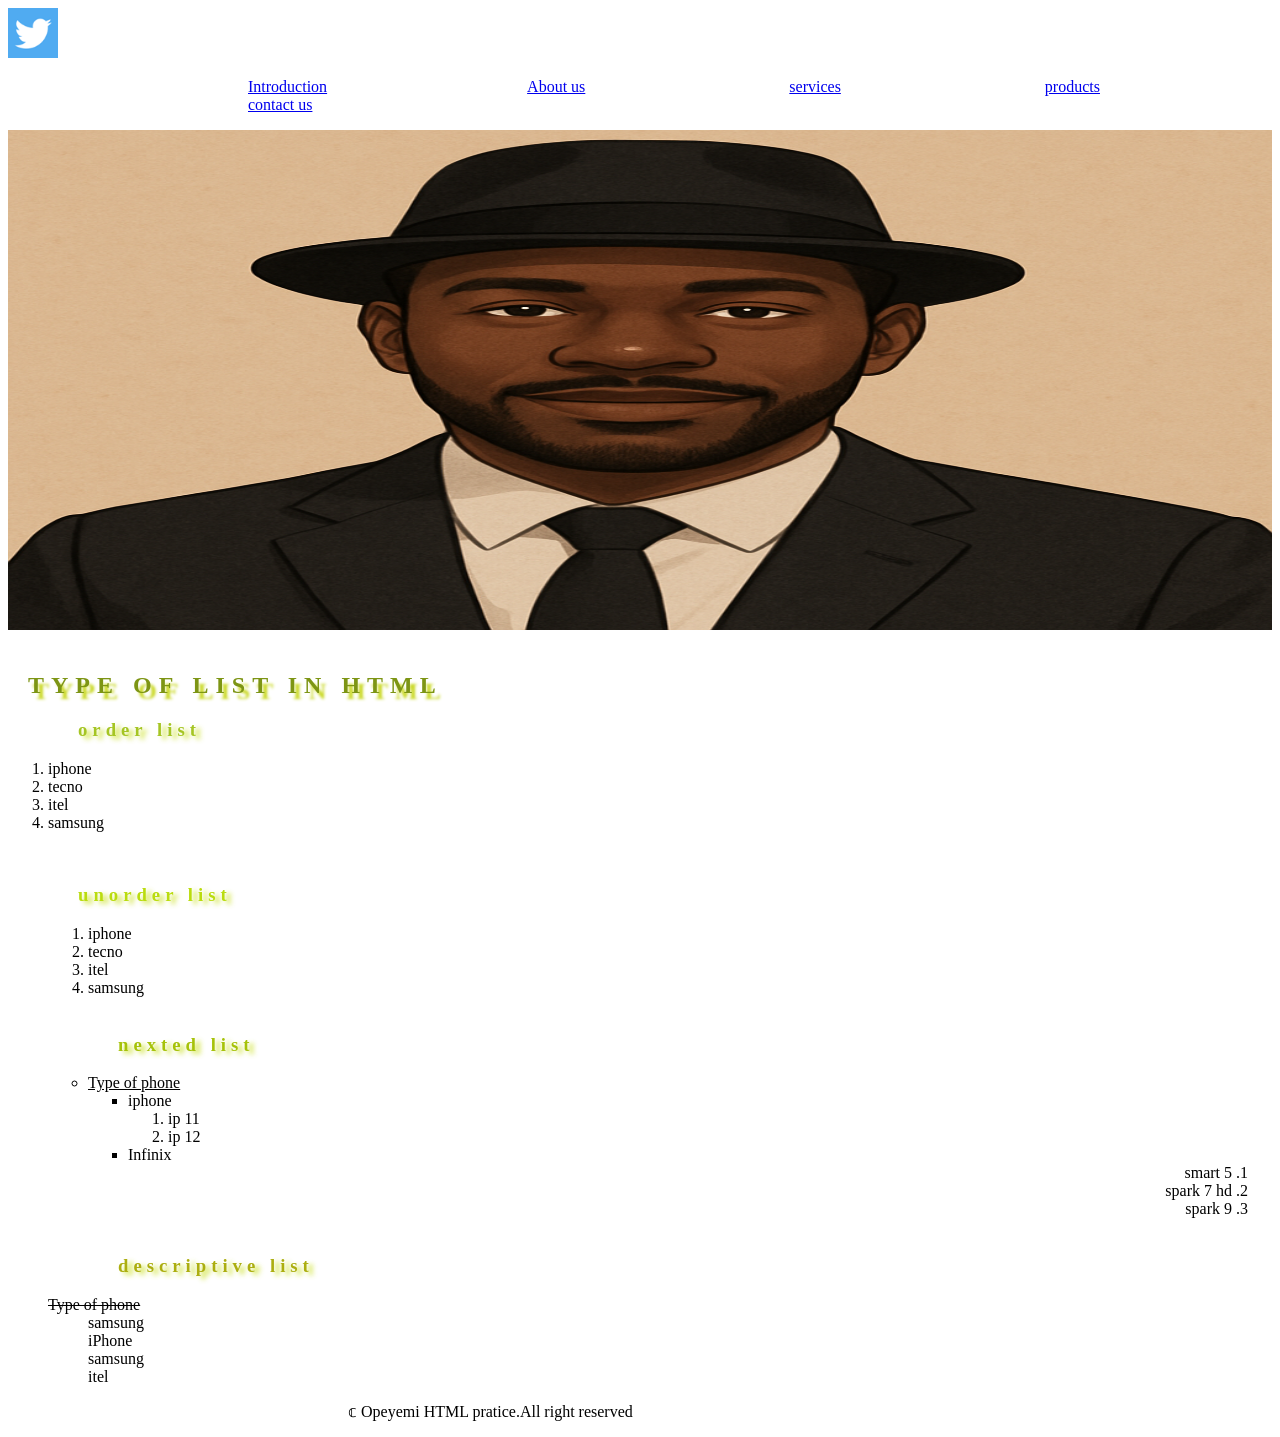
==== ass page 2.html @ 5e731abc "will like to push my work online" ====
<!DOCTYPE html>
<html lang="en">

<head>
    <meta charset="UTF-8">
    <meta name="viewport" content="width=<h>, initial-scale=1.0">
    <link rel="icon" type="image/jpg" sizes="32x32" href="ll.jpg">
    <title>HTML PRATICE</title>
    <link rel="stylesheet" type="text/css" href="mystyle.css">
    <style>
       
        /* a {
            text-decoration: none;
            text-shadow: -5px -2px 2px rgba(16, 64, 238, 0.482);
        }

        h1 {
            color: rgb(9, 90, 196);
        }

        a:hover {
            color: rgb(155, 162, 199);
        }

        ul {
            list-style-type: none;
            text-decoration: none;
        } */


        h3 {
            direction: ltr;
            letter-spacing: 5px;
            word-spacing: px;
            text-indent: 20px;
            text-align: 0px;
            text-shadow: 5px 3px 5px rgba(196, 221, 10, 0.847);
            margin-left: 50px;
        }

        h2 {
            text-shadow: 5px 6px 3px rgb(196, 212, 14, 0.966);
            text-decoration: none;
            text-transform: capitalize;
            text-indent: 20px;
            letter-spacing: 7px;
        }

        /* body {
            background-color: black;
        }
        ol{
            background-color: rgb(114, 28, 200);
        }
        dl{
            background-color: rgb(102, 50, 185);
        }
        li{
            background-color: blueviolet;
        } */
         /* ul li {
            list-style-type: none;
            margin-left:370PX ;
            margin-top: -40px;
        }
         */
    </style>
</head>

<body>

    <a href="index.html">
        <img src="images.png" width="50px" height="50px" >
    </a>
    <div class="dayo">
    <ul>
        <li>
             <a href="index.html">Introduction</a>
        <li>
            <a href="ass page 2.html">About us </a>
        </li>
        <li>
            <a href="ass page 3.html">services</a>
        </li>
        <li>
            <a href="ass page 4.html"> products </a>
        </li>
        <li>
             <a href="ass page 5.html">contact us</a>
        </li>
    </ul></div>


    <img src="pic.png" style="width:100%;" height="500px"><br><br>

    <h2 style="color: rgb(125, 149, 20);">TYPE OF LIST IN HTML</h2>
    <h3 style="color: rgb(165, 197, 35);">order list</h3>

    <ol>
        <li>iphone</li>
        <li>tecno</li>
        <li>itel</li>
        <li>samsung</li>
    </ol><br>
    <h3 style="color: rgb(186, 220, 14);">unorder list</h3>
    <ul>
        <ol>
            <li>iphone</li>
            <li>tecno</li>
            <li>itel</li>
            <li>samsung</li>
        </ol><br>
        <h3 style="color: rgb(166, 194, 9);">nexted list</h3>
        <ul>
            <li style="text-decoration: underline;">Type of phone</li>
            <ul>
                <li>iphone</li>
                <ol>
                    <li>ip 11</li>
                    <li>ip 12</li>
                </ol>
                <li>Infinix</li>
                <ol style="direction: rtl;">
                    <li>smart 5</li>
                    <li>spark 7 hd</li>
                    <li>spark 9</li>
                </ol>
            </ul>
        </ul><br>
        <h3 style="color: rgb(172, 174, 16);">descriptive list</h3>
        <dl>
            <dt style="text-decoration: line-through;">Type of phone</dt>
            <dd>samsung</dd>
            <dd> iPhone</dd>
            <dd>samsung</dd>
            <dd>itel &nbsp;</dd>
        </dl>
        <P style="margin-left: 300px;">&copf; Opeyemi HTML pratice.All right reserved </P>
        <p style="margin-left:300px ;"></p>
</body>

</html>
---- mystyle.css ----
.dayo  ul li{
    display:  inline-block;
    text-decoration:none;
    list-style-type: none;
    margin-left: 200px;
    margin-top: -60px;
}
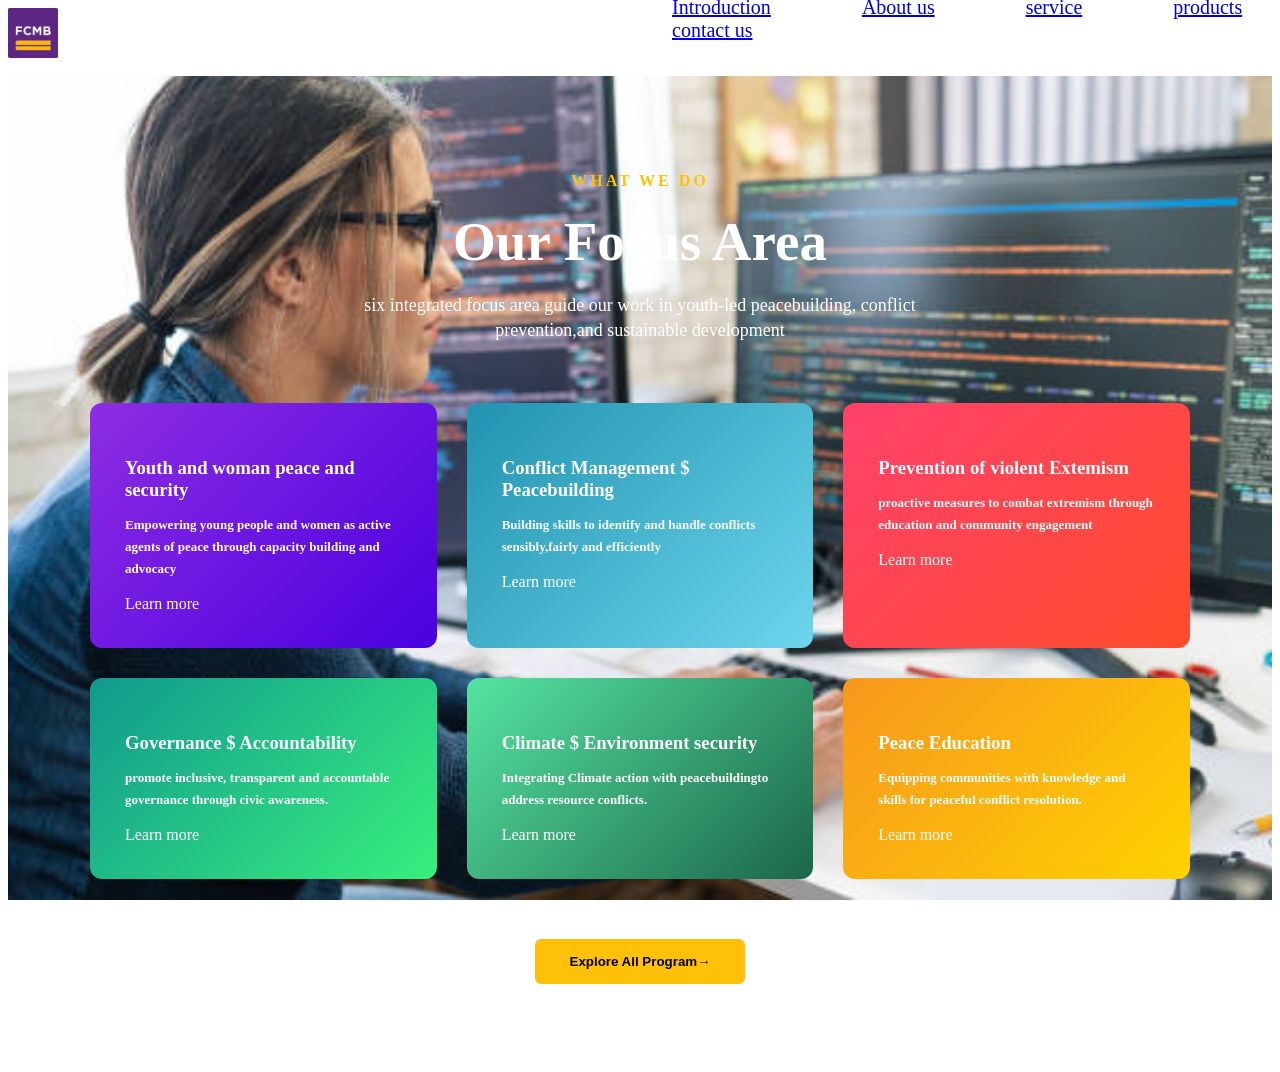
==== commit 4552ff8c: "added more text to some page" ====
--- a/ass page 2.html
+++ b/ass page 2.html
@@ -8,135 +8,381 @@
     <title>HTML PRATICE</title>
     <link rel="stylesheet" type="text/css" href="mystyle.css">
     <style>
-       
-        /* a {
-            text-decoration: none;
-            text-shadow: -5px -2px 2px rgba(16, 64, 238, 0.482);
-        }
-
-        h1 {
-            color: rgb(9, 90, 196);
-        }
-
-        a:hover {
-            color: rgb(155, 162, 199);
-        }
-
-        ul {
-            list-style-type: none;
-            text-decoration: none;
-        } */
-
-
-        h3 {
-            direction: ltr;
-            letter-spacing: 5px;
-            word-spacing: px;
-            text-indent: 20px;
-            text-align: 0px;
-            text-shadow: 5px 3px 5px rgba(196, 221, 10, 0.847);
-            margin-left: 50px;
-        }
-
-        h2 {
-            text-shadow: 5px 6px 3px rgb(196, 212, 14, 0.966);
-            text-decoration: none;
-            text-transform: capitalize;
-            text-indent: 20px;
-            letter-spacing: 7px;
-        }
-
-        /* body {
-            background-color: black;
-        }
-        ol{
-            background-color: rgb(114, 28, 200);
-        }
-        dl{
-            background-color: rgb(102, 50, 185);
-        }
-        li{
-            background-color: blueviolet;
-        } */
-         /* ul li {
-            list-style-type: none;
-            margin-left:370PX ;
-            margin-top: -40px;
-        }
-         */
+        .focus-section {
+            background-image: url(bg.jpg);
+            background-size: cover;
+            background-position: center;
+            background-attachment: fixed;
+        }
+
+        .what {
+            color: #ffc107;
+            font-weight: bold;
+            letter-spacing: 3px;
+            margin-bottom: 20px;
+        }
+
+        .overlay {
+            background: rgba(50, 0, 90, 0, 75);
+            padding: 80px;
+            text-align: center;
+            color: white;
+        }
+
+        .focus {
+            font-size: 55px;
+            font-weight: bolder;
+            margin: 10px 0;
+            margin-bottom: 20px;
+
+        }
+
+        .focus-text {
+            max-width: 650px;
+            margin: auto;
+            margin-top: 20px;
+            line-height: 1.4;
+            font-size: 18px;
+            margin-bottom: 20px;
+        }
+
+        .cards {
+            display: grid;
+            grid-template-columns: repeat(3, 1fr);
+            gap: 30px;
+            max-width: 1100px;
+            margin: auto;
+            margin-top: 60px;
+
+        }
+
+        .card-pup {
+            padding: 35px;
+            border-radius: 12px;
+            text-align: left;
+            color: white;
+            background: linear-gradient(135deg, #8e2de2, #4a00e0);
+
+
+        }
+
+        .card-pup p {
+            font-size: 13px;
+            font-weight: bold;
+            line-height: 1.7;
+            margin-bottom: 15px;
+        }
+
+        .card-pup:hover {
+            transform: scale(1.07);
+        }
+
+        .card-pup i {
+            font-size: 28px;
+            margin-bottom: 15px;
+        }
+
+        .card-pup h3 {
+            margin-bottom: 10px;
+
+        }
+
+        .card-pup a {
+            color: white;
+            text-decoration: none;
+        }
+
+        .card-blue {
+            padding: 35px;
+            border-radius: 12px;
+            text-align: left;
+            color: white;
+            background: linear-gradient(135deg, #2193b0, #6dd5ed);
+
+
+        }
+
+        .card-blue p {
+            font-size: 13px;
+            font-weight: bold;
+            line-height: 1.7;
+            margin-bottom: 15px;
+            color: white;
+
+        }
+
+        .card-blue:hover {
+            transform: scale(1.07);
+        }
+
+        .card-blue i {
+            font-size: 28px;
+            margin-bottom: 15px;
+        }
+
+        .card-blue h3 {
+            margin-bottom: 10px;
+
+        }
+
+        .card-blue a {
+            color: white;
+            text-decoration: none;
+        }
+
+        .card-red {
+            padding: 35px;
+            border-radius: 12px;
+            text-align: left;
+            color: white;
+            background: linear-gradient(135deg, #ff416c, #ff4b2b);
+
+
+        }
+
+        .card-red p {
+            font-size: 13px;
+            font-weight: bold;
+            line-height: 1.7;
+            margin-bottom: 15px;
+            color: white;
+
+        }
+
+        .card-red:hover {
+            transform: scale(1.07);
+        }
+
+        .card-red i {
+            font-size: 28px;
+            margin-bottom: 15px;
+        }
+
+        .card-red h3 {
+            margin-bottom: 10px;
+
+        }
+
+        .card-red a {
+            color: white;
+            text-decoration: none;
+        }
+
+        .card-green {
+            padding: 35px;
+            border-radius: 12px;
+            text-align: left;
+            color: white;
+            background: linear-gradient(135deg, #11998e, #38ef7d);
+
+
+        }
+
+        .card-green p {
+            font-size: 13px;
+            font-weight: bold;
+            line-height: 1.7;
+            margin-bottom: 15px;
+            color: white;
+
+        }
+
+        .card-green:hover {
+            transform: scale(1.07);
+        }
+
+        .card-green i {
+            font-size: 28px;
+            margin-bottom: 15px;
+        }
+
+        .card-green h3 {
+            margin-bottom: 10px;
+
+        }
+
+        .card-green a {
+            color: white;
+            text-decoration: none;
+        }
+
+        .card-teal {
+            padding: 35px;
+            border-radius: 12px;
+            text-align: left;
+            color: white;
+            background: linear-gradient(135deg, #55e4a1,  #1c664a);
+
+
+        }
+
+        .card-teal p {
+            font-size: 13px;
+            font-weight: bold;
+            line-height: 1.7;
+            margin-bottom: 15px;
+            color: white;
+
+        }
+
+        .card-teal:hover {
+            transform: scale(1.07);
+        }
+
+        .card-teal i {
+            font-size: 28px;
+            margin-bottom: 15px;
+        }
+
+        .card-teal h3 {
+            margin-bottom: 10px;
+
+        }
+
+        .card-teal a {
+            color: white;
+            text-decoration: none;
+        }
+
+        .card-orange {
+            padding: 35px;
+            border-radius: 12px;
+            text-align: left;
+            color: white;
+            background: linear-gradient(135deg, #f7971e, #ffd200);
+
+
+        }
+
+        .card-orange p {
+            font-size: 13px;
+            font-weight: bold;
+            line-height: 1.7;
+            margin-bottom: 15px;
+            color: white;
+
+        }
+
+        .card-orange:hover {
+            transform: scale(1.07);
+        }
+
+        .card-orange i {
+            font-size: 28px;
+            margin-bottom: 15px;
+        }
+
+        .card-orange h3 {
+            margin-bottom: 10px;
+
+        }
+
+        .card-orange a {
+            color: white;
+            text-decoration: none;
+        }
+        .explore{
+            margin-top: 60px;
+            padding: 15px 35px;
+            background: #ffc107;
+            border: none;
+            border-radius: 6px;
+            font-weight: bold;
+            cursor: pointer;
+
+        }
+        .explore:hover .arrow{
+            transform: translateX(10px);
+        }
+        .arrow{
+            display: inline-block;
+            transition: 0.35;
+        }
     </style>
 </head>
 
 <body>
-
-    <a href="index.html">
-        <img src="images.png" width="50px" height="50px" >
-    </a>
+    <img src="jjjjjjjj.png" width="50px" height="50px">
+
     <div class="dayo">
-    <ul>
-        <li>
-             <a href="index.html">Introduction</a>
-        <li>
-            <a href="ass page 2.html">About us </a>
-        </li>
-        <li>
-            <a href="ass page 3.html">services</a>
-        </li>
-        <li>
-            <a href="ass page 4.html"> products </a>
-        </li>
-        <li>
-             <a href="ass page 5.html">contact us</a>
-        </li>
-    </ul></div>
-
-
-    <img src="pic.png" style="width:100%;" height="500px"><br><br>
-
-    <h2 style="color: rgb(125, 149, 20);">TYPE OF LIST IN HTML</h2>
-    <h3 style="color: rgb(165, 197, 35);">order list</h3>
-
-    <ol>
-        <li>iphone</li>
-        <li>tecno</li>
-        <li>itel</li>
-        <li>samsung</li>
-    </ol><br>
-    <h3 style="color: rgb(186, 220, 14);">unorder list</h3>
-    <ul>
-        <ol>
-            <li>iphone</li>
-            <li>tecno</li>
-            <li>itel</li>
-            <li>samsung</li>
-        </ol><br>
-        <h3 style="color: rgb(166, 194, 9);">nexted list</h3>
         <ul>
-            <li style="text-decoration: underline;">Type of phone</li>
-            <ul>
-                <li>iphone</li>
-                <ol>
-                    <li>ip 11</li>
-                    <li>ip 12</li>
-                </ol>
-                <li>Infinix</li>
-                <ol style="direction: rtl;">
-                    <li>smart 5</li>
-                    <li>spark 7 hd</li>
-                    <li>spark 9</li>
-                </ol>
-            </ul>
+            <li>
+                <a href="index.html">Introduction</a></h4>
+            <li>
+                <a href="ass page 2.html"> About us</a></h4>
+            </li>
+            <li>
+                <a href="ass page 3.html">service</a></h4>
+            </li>
+            <li>
+                <a href="ass page 4.html"> products </a></h4>
+            </li>
+            <li>
+                <a href="ass page 5.html">contact us</a></h4>
+            </li>
         </ul><br>
-        <h3 style="color: rgb(172, 174, 16);">descriptive list</h3>
-        <dl>
-            <dt style="text-decoration: line-through;">Type of phone</dt>
-            <dd>samsung</dd>
-            <dd> iPhone</dd>
-            <dd>samsung</dd>
-            <dd>itel &nbsp;</dd>
-        </dl>
-        <P style="margin-left: 300px;">&copf; Opeyemi HTML pratice.All right reserved </P>
-        <p style="margin-left:300px ;"></p>
+    </div>
+    <section class="focus-section">
+        <div class="overlay">
+
+            <p class="what"> WHAT WE DO</p>
+            <h1 class="focus">Our Focus Area</h1>
+            <p class="focus-text">six integrated focus area guide our work in youth-led peacebuilding, conflict<br>
+                prevention,and sustainable development
+
+            </p>
+
+            <div class="cards">
+                <div class="card-pup">
+                    <i class="fa-solid fa-user"></i>
+                    <h3>Youth and woman peace and security</h3>
+                    <p>Empowering young people and women as active agents of peace through capacity building and
+                        advocacy</p>
+                    <a href="#">Learn more </a>
+                </div>
+
+                <div class="card-blue">
+                    <i class="fa-solid fa-shield-halved"></i>
+                    <h3>Conflict Management $ Peacebuilding</h3>
+                    <p>Building skills to identify and handle conflicts sensibly,fairly and efficiently</p>
+                    <a href="#">Learn more</a>
+                </div>
+                <div class="card-red">
+                    <i class="fa-solid fa-traingle-exclamation"></i>
+                    <h3>Prevention of violent Extemism</h3>
+                    <p> proactive measures to combat extremism through education and community engagement</p>
+                    <a href="#">Learn more</a>
+
+                </div>
+                <div class="card-green">
+                    <i class="fa-solid fa-scale-balanced"></i>
+                    <h3>Governance $ Accountability</h3>
+                    <p>promote inclusive, transparent and accountable governance through civic awareness.</p>
+                    <a href="#">Learn more</a>
+
+
+
+                </div>
+                <div class="card-teal">
+                    <i class="fa-solid fa-leaf"></i>
+                    <h3>Climate $ Environment security</h3>
+                    <p>Integrating Climate action with peacebuildingto address resource conflicts.</p>
+                    <a href="#">Learn more</a>
+
+                </div>
+                <div class="card-orange">
+                    <i class="fa-solid fa-book"></i>
+                    <h3>Peace Education </h3>
+                    <p>Equipping communities with knowledge and skills for peaceful conflict resolution.</p>
+                    <a href="#">Learn more</a>
+
+                </div>
+
+            </div>
+            <button class="explore"> Explore All Program<span class="arrow"></span>&rarr;</span></button>
+
+        </div>
+    </section>
 </body>
 
 </html>
--- a/mystyle.css
+++ b/mystyle.css
@@ -1,7 +1,65 @@
-.dayo  ul li{
-    display:  inline-block;
+ /* a {
+     text-decoration: none;
+     text-shadow: -5px -2px 2px rgba(16, 64, 238, 0.482);
+ }
+
+ h1 {
+     color: rgb(9, 90, 196);
+ }
+
+ a:hover {
+     color: rgb(155, 162, 199);
+ }
+
+
+  li {
+     display: inline;
+     margin:10px 15px ;
+     font-size: 20px;
+     background: red;
+     padding: 10px 10px;
+     color: white;
+     border-left: dotted;
+
+
+
+ 
+
+ }
+
+ li a:visited {
+     color: yellow;
+ }
+
+ 
+s
+ body {} */
+ li {
+     display: inline;
+     margin:38px 40px;
+      font-size: 20px;
+     /* background: rgb(253, 189, 28);  */
+     padding: 10px 10px;
+     color: rgba(14, 1, 1, 0.834);
+    padding:4px 2px 21px 4px; 
     text-decoration:none;
-    list-style-type: none;
-    margin-left: 200px;
-    margin-top: -60px;
-}+
+     /* /* border-left: dotted; */
+
+  }
+
+ ul {
+     list-style-type: none;
+     text-decoration: none;
+     margin-left: 580px;
+     margin-top: -66px;
+ } 
+ /* li a:hover {
+     color: rgb(0, 0, 1);
+     background:  rgb(253, 189, 28);
+ }
+ li a:link {
+     color: rgb(10, 5, 5);
+     text-decoration: none;
+     padding: 0px 0px;
+ } */
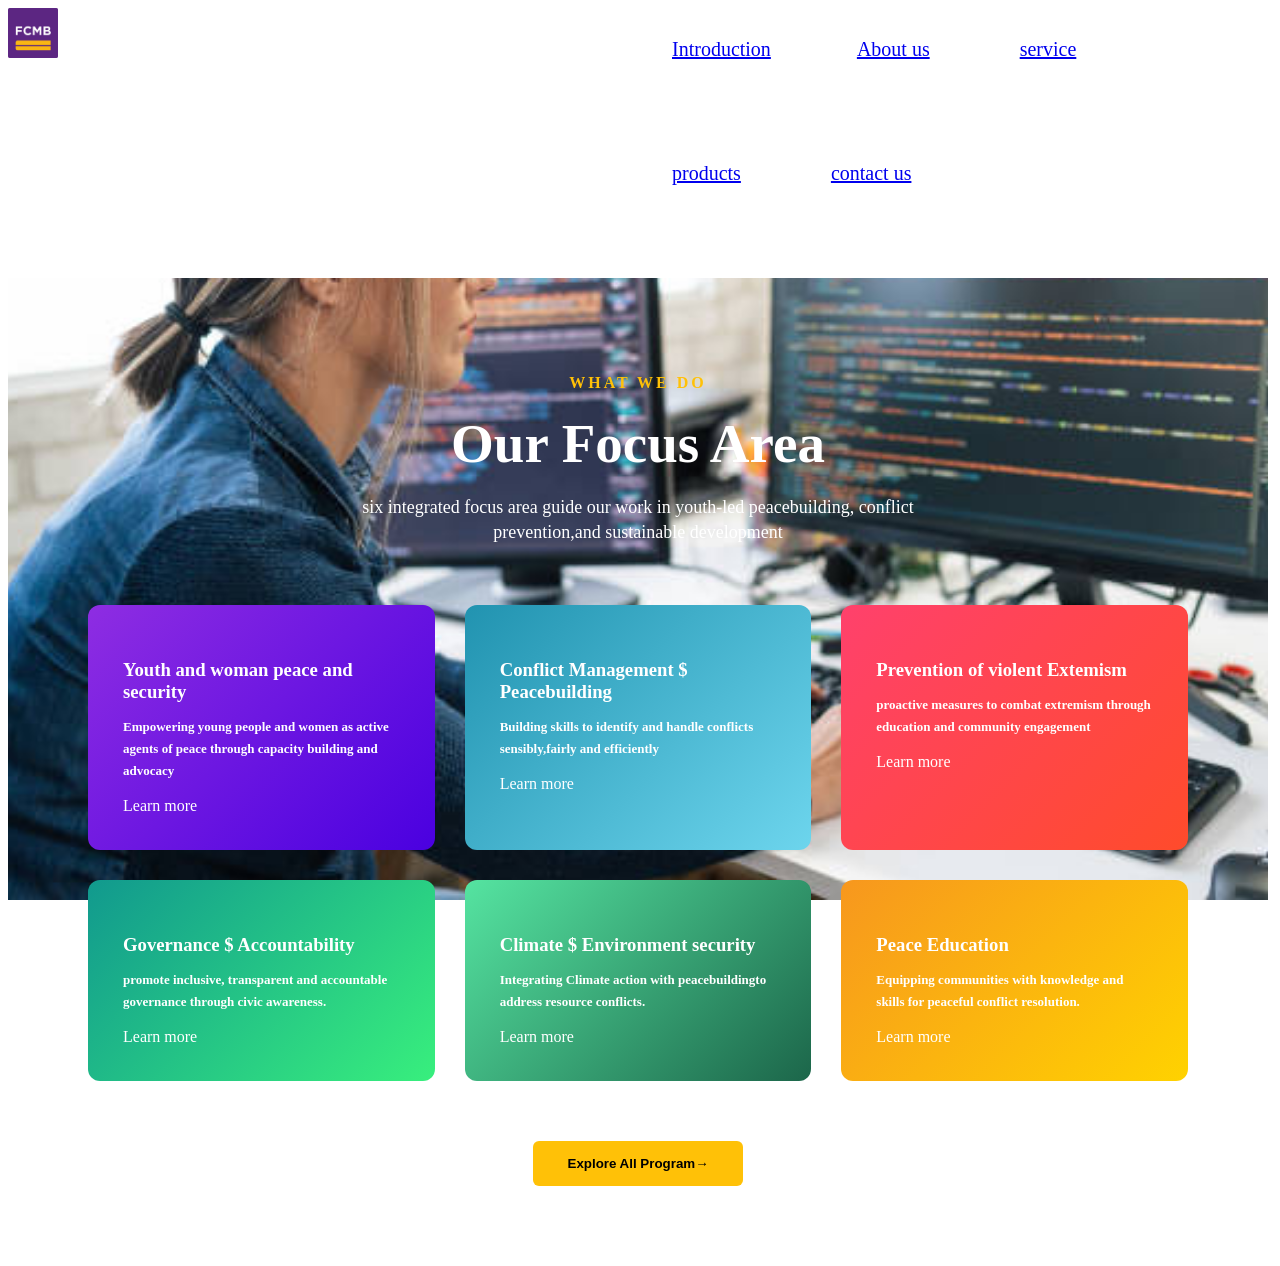
==== commit 7374011d: "added mre text to some page" ====
--- a/ass page 2.html
+++ b/ass page 2.html
@@ -11,7 +11,7 @@
         .focus-section {
             background-image: url(bg.jpg);
             background-size: cover;
-            background-position: center;
+            background-position:center ;
             background-attachment: fixed;
         }
 
@@ -27,6 +27,12 @@
             padding: 80px;
             text-align: center;
             color: white;
+            position: absolute;
+            background: url(bg.jpg);
+            background-attachment: fixed;
+            background-size: cover;
+        
+
         }
 
         .focus {
@@ -211,7 +217,7 @@
             border-radius: 12px;
             text-align: left;
             color: white;
-            background: linear-gradient(135deg, #55e4a1,  #1c664a);
+            background: linear-gradient(135deg, #55e4a1, #1c664a);
 
 
         }
@@ -281,7 +287,8 @@
             color: white;
             text-decoration: none;
         }
-        .explore{
+
+        .explore {
             margin-top: 60px;
             padding: 15px 35px;
             background: #ffc107;
@@ -291,10 +298,12 @@
             cursor: pointer;
 
         }
-        .explore:hover .arrow{
+
+        .explore:hover .arrow {
             transform: translateX(10px);
         }
-        .arrow{
+
+        .arrow {
             display: inline-block;
             transition: 0.35;
         }
--- a/mystyle.css
+++ b/mystyle.css
@@ -35,7 +35,7 @@
 s
  body {} */
  li {
-     display: inline;
+     display: inline-block;
      margin:38px 40px;
       font-size: 20px;
      /* background: rgb(253, 189, 28);  */
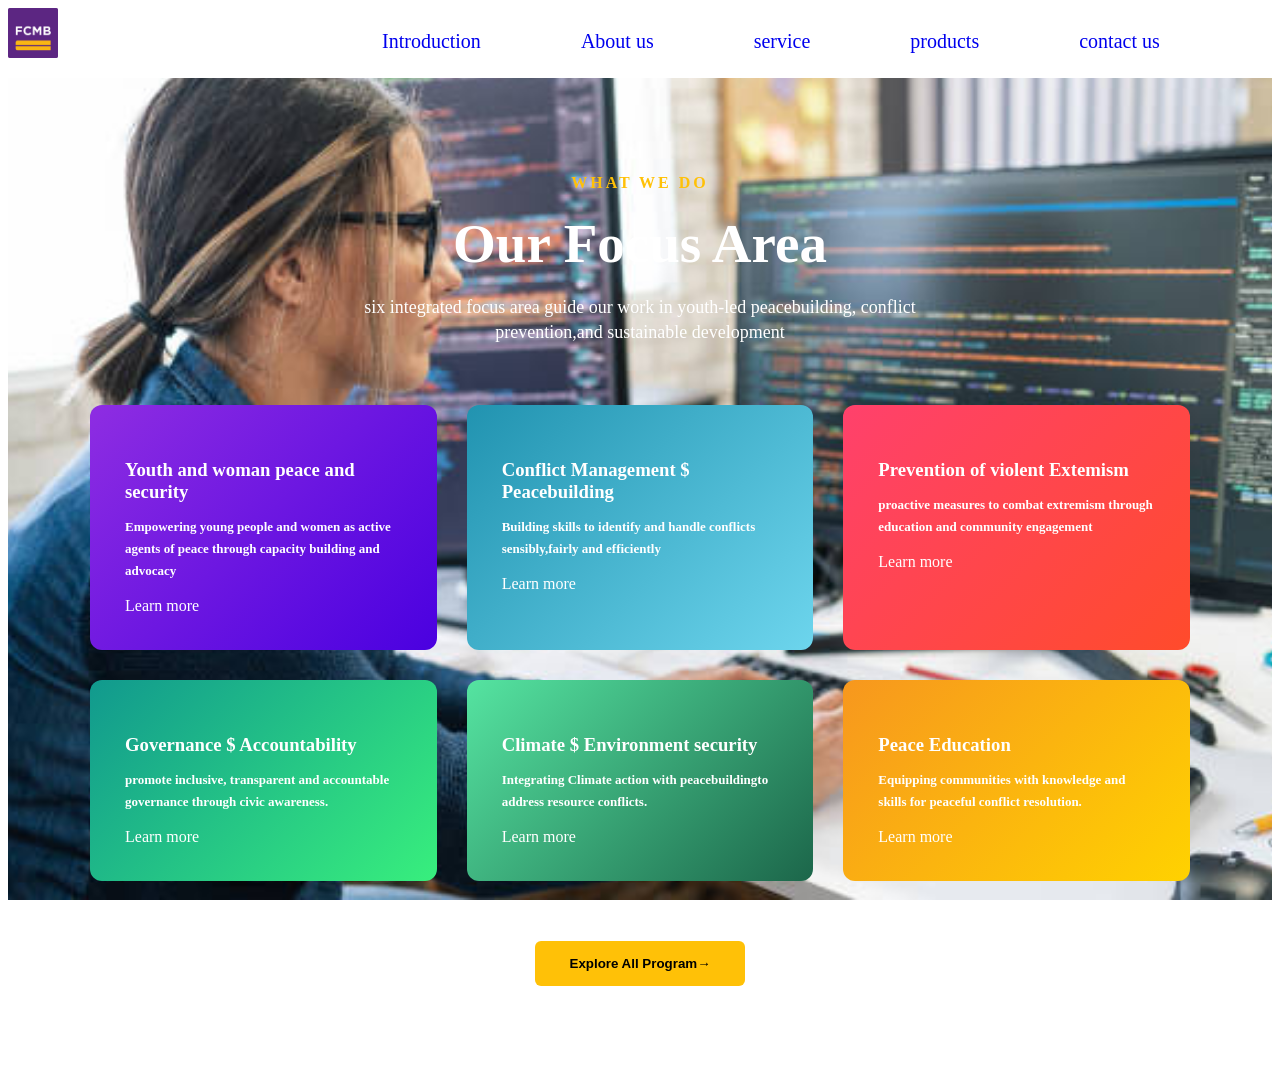
==== commit b023e0b9: "added more text to some pages" ====
--- a/ass page 2.html
+++ b/ass page 2.html
@@ -8,13 +8,7 @@
     <title>HTML PRATICE</title>
     <link rel="stylesheet" type="text/css" href="mystyle.css">
     <style>
-        .focus-section {
-            background-image: url(bg.jpg);
-            background-size: cover;
-            background-position:center ;
-            background-attachment: fixed;
-        }
-
+    
         .what {
             color: #ffc107;
             font-weight: bold;
@@ -22,16 +16,22 @@
             margin-bottom: 20px;
         }
 
-        .overlay {
+        
+        .sola {
+            background: url(bg.jpg);
+            background-size:cover ;
+            background-position: center;
+            background-attachment: fixed;
+            margin-top: -30px;
+
+
+
+        }
+        .overlay{
             background: rgba(50, 0, 90, 0, 75);
             padding: 80px;
             text-align: center;
             color: white;
-            position: absolute;
-            background: url(bg.jpg);
-            background-attachment: fixed;
-            background-size: cover;
-        
 
         }
 
@@ -46,7 +46,7 @@
         .focus-text {
             max-width: 650px;
             margin: auto;
-            margin-top: 20px;
+            margin-top: 10px;
             line-height: 1.4;
             font-size: 18px;
             margin-bottom: 20px;
@@ -315,27 +315,32 @@
 
     <div class="dayo">
         <ul>
-            <li>
+            <div class="mmm">
                 <a href="index.html">Introduction</a></h4>
-            <li>
-                <a href="ass page 2.html"> About us</a></h4>
-            </li>
-            <li>
-                <a href="ass page 3.html">service</a></h4>
-            </li>
-            <li>
-                <a href="ass page 4.html"> products </a></h4>
-            </li>
-            <li>
-                <a href="ass page 5.html">contact us</a></h4>
-            </li>
-        </ul><br>
+                <li>
+                    <a href="ass page 2.html"> About us</a></h4>
+                </li>
+                <li>
+                    <a href="ass page 3.html">service</a></h4>
+                </li>
+                <li>
+                    <a href="ass page 4.html"> products </a></h4>
+                </li>
+                <li>
+                    <a href="ass page 5.html">contact us</a></h4> 
+                </li>
+
+            </div>
+        </ul>
     </div>
-    <section class="focus-section">
+
+    <section class="sola">
         <div class="overlay">
 
             <p class="what"> WHAT WE DO</p>
+
             <h1 class="focus">Our Focus Area</h1>
+
             <p class="focus-text">six integrated focus area guide our work in youth-led peacebuilding, conflict<br>
                 prevention,and sustainable development
 
@@ -356,6 +361,7 @@
                     <p>Building skills to identify and handle conflicts sensibly,fairly and efficiently</p>
                     <a href="#">Learn more</a>
                 </div>
+
                 <div class="card-red">
                     <i class="fa-solid fa-traingle-exclamation"></i>
                     <h3>Prevention of violent Extemism</h3>
@@ -391,7 +397,7 @@
             <button class="explore"> Explore All Program<span class="arrow"></span>&rarr;</span></button>
 
         </div>
-    </section>
+        </div>
 </body>
 
 </html>
--- a/mystyle.css
+++ b/mystyle.css
@@ -12,48 +12,53 @@
  }
 
 
-  li {
-     display: inline;
-     margin:10px 15px ;
+ 
+s
+ body {} */
+ .mmm{
+     display: inline-flex;
+     margin: 18px 30px;
      font-size: 20px;
-     background: red;
+     /* background: rgb(253, 189, 28);  */
      padding: 10px 10px;
-     color: white;
-     border-left: dotted;
+     color: rgba(14, 1, 1, 0.834);
+     padding: 4px 2px 21px 4px;
+     text-decoration: none;
+     list-style-type: none;
+     gap: 100px;
 
-
-
- 
+     /* /* border-left: dotted; */
 
  }
 
- li a:visited {
-     color: yellow;
+ .dayo{
+     list-style-type: none;
+     text-decoration: none;
+     margin-left: 300px;
+     margin-top: -70px;
  }
 
- 
-s
- body {} */
- li {
-     display: inline-block;
-     margin:38px 40px;
-      font-size: 20px;
-     /* background: rgb(253, 189, 28);  */
-     padding: 10px 10px;
-     color: rgba(14, 1, 1, 0.834);
-    padding:4px 2px 21px 4px; 
-    text-decoration:none;
+ /* li{
+             display: inline;
+             margin: 10px 15px;
+             font-size: 20px;
+             background: rgb(123, 32, 208);
+             padding: 8px 7px;
+             color: white;
+             border-left: dotted;
+        }
 
-     /* /* border-left: dotted; */
+         /* &:hover {
 
-  }
+             color: white;
+         }
 
- ul {
-     list-style-type: none;
-     text-decoration: none;
-     margin-left: 580px;
-     margin-top: -66px;
- } 
+
+         &:visited {
+             color: yellow;
+         }
+     } */
+
  /* li a:hover {
      color: rgb(0, 0, 1);
      background:  rgb(253, 189, 28);
@@ -62,4 +67,7 @@
      color: rgb(10, 5, 5);
      text-decoration: none;
      padding: 0px 0px;
- } */+ } */
+ a {
+     text-decoration: none;
+ }
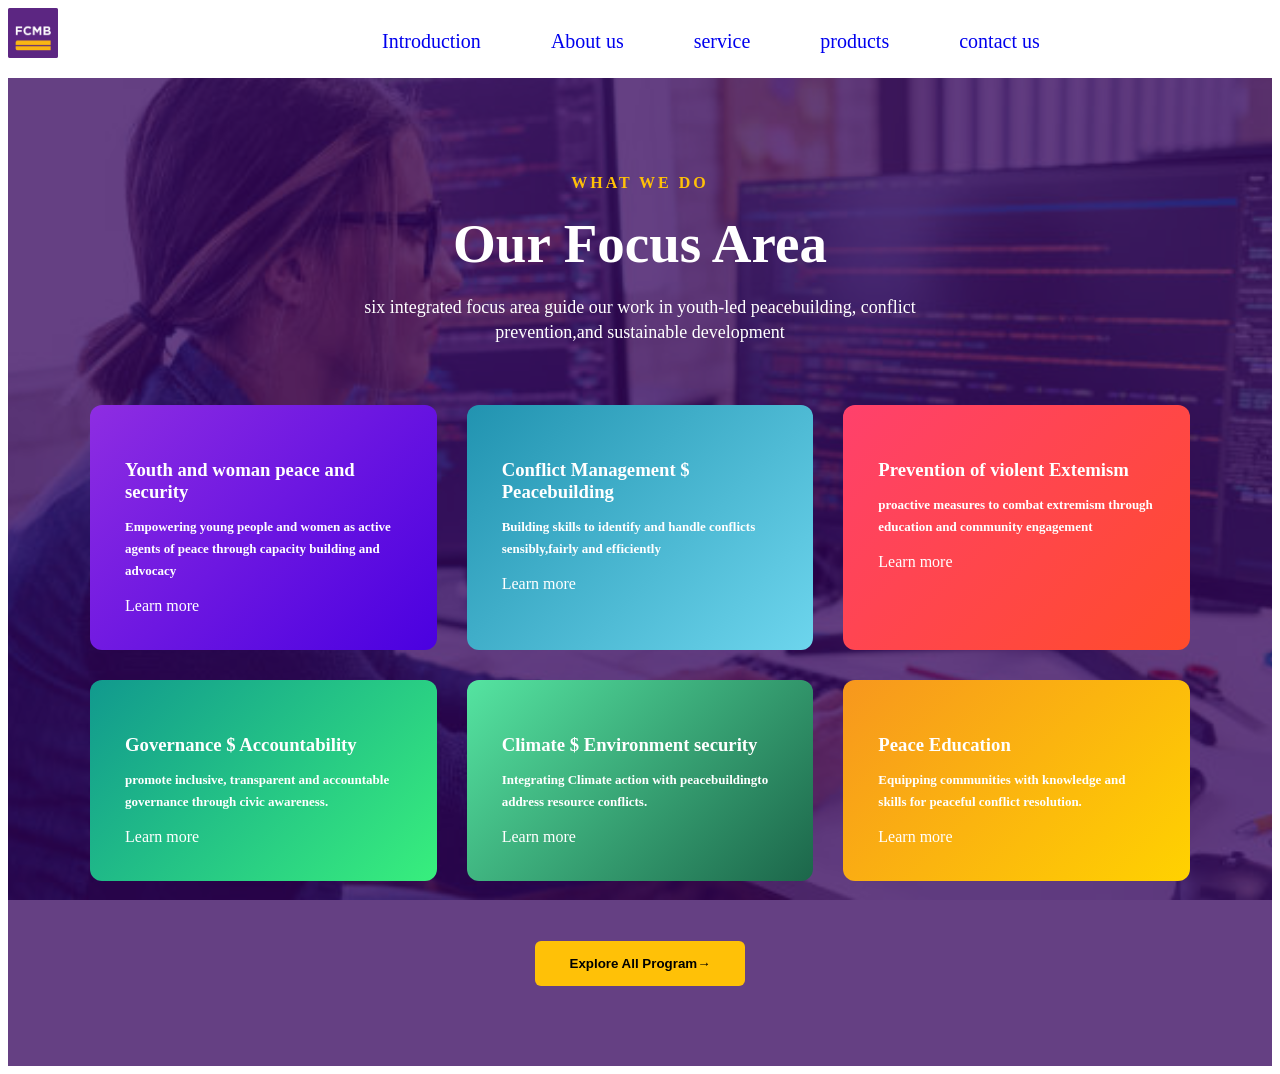
==== commit 4d967ede: "added more text to some pages" ====
--- a/ass page 2.html
+++ b/ass page 2.html
@@ -28,7 +28,7 @@
 
         }
         .overlay{
-            background: rgba(50, 0, 90, 0, 75);
+            background: rgba(50, 0, 90, 0.75);
             padding: 80px;
             text-align: center;
             color: white;
--- a/mystyle.css
+++ b/mystyle.css
@@ -25,7 +25,7 @@
      padding: 4px 2px 21px 4px;
      text-decoration: none;
      list-style-type: none;
-     gap: 100px;
+     gap: 70px;
 
      /* /* border-left: dotted; */
 
